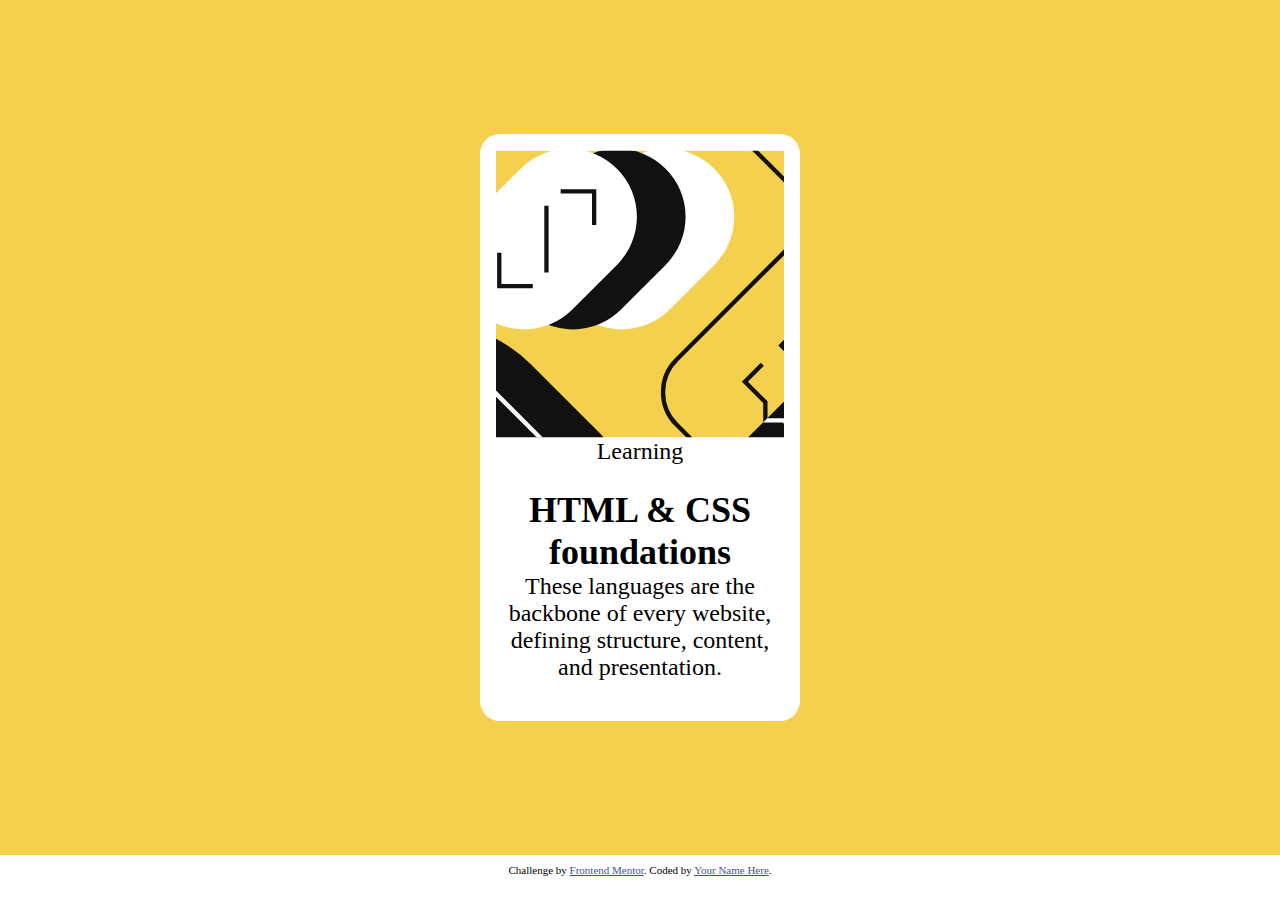
==== 1_blog-preview-card-main/index.html @ 461b3ceb "wip" ====
<!DOCTYPE html>
<html lang="en">
<head>
  <meta charset="UTF-8">
  <meta name="viewport" content="width=device-width, initial-scale=1.0"> <!-- displays site properly based on user's device -->

  <link rel="icon" type="image/png" sizes="32x32" href="./assets/images/favicon-32x32.png">
  
  <title>Frontend Mentor | Blog preview card</title>

  <link rel="stylesheet" href="style.css">

  <link href="assets/fonts/static/Figtree-ExtraBold.ttf" rel="stylesheet">
  <link href="assets/fonts/static/Figtree-SemiBold.ttf" rel="stylesheet">
</head>
<body>

  

  <main class="single-card_container">
    <article class="card">
      <figure class="card_image">
        <img src="assets/images/illustration-article.svg" alt="Blog preview card image">
      </figure>
      <div class="card_content">
        <span class="card_tag">Learning</span>
        <h2 class="card_title">HTML & CSS foundations</h2>
        <p class="card_text">
          These languages are the backbone of every 
          website, defining structure, content, and presentation.
        </p>
      </div>
      
    </article>
  </main>
  
  <div class="attribution">
    Challenge by <a href="https://www.frontendmentor.io?ref=challenge" target="_blank">Frontend Mentor</a>. 
    Coded by <a href="#">Your Name Here</a>.
  </div>
</body>
</html>
---- 1_blog-preview-card-main/style.css ----
*{
    margin: 0;
    padding: 0;
}
:root{
    /* Color */
    --primary: #F4D04E;
    --gray-950: #111111;
    --gray-500: #6B6B6B;
    --white: #FFFFFF;

    --spacing-1: 16px;
    --spacing-2: 24px;
    --spacing-3: 40px;
}

body{
    font-size: 14px;
}

.text-1{
    font-size: clamp(1rem, 2.5vw, 2rem);
    font-family: "Figtree", sans-serif;
}

img{
    width: 100%;
    height: 100%;
    object-fit: cover;
}



/* Layout */


.single-card_container {
    display: flex;
    justify-content: center;
    align-items: center;
    height: 95vh;
    width: 100%;
    background-color: var(--primary);
    font-size: x-large;
    position: relative;

}

.card{
    border-radius: 20px;
    padding: var(--spacing-1);
    padding-bottom: var(--spacing-3);
    background-color: var(--white);
    text-align: center;
    width: min-content;
    height: min-content;
}

.card_image{
    border-radius: 10px;
    height: 288px;
    width: 288px;
    background-image: url('./images/image-qr-code.png');
    background-size: contain;
}

.card_details{
    margin-left: var(--spacing-1);
    margin-right: var(--spacing-1);
}
.card_title{
    margin-top: var(--spacing-2);
}

.card_desc{
    margin-top: var(--spacing-1);
}

.bkg-pink {
background-color: pink;
}

.absolute-top-left{
    position: absolute;
    top: 0;
    left: 0;
}

.attribution { margin-top: 1vh;font-size: 11px; text-align: center; height: 5vh;}
.attribution a { color: hsl(228, 45%, 44%); }
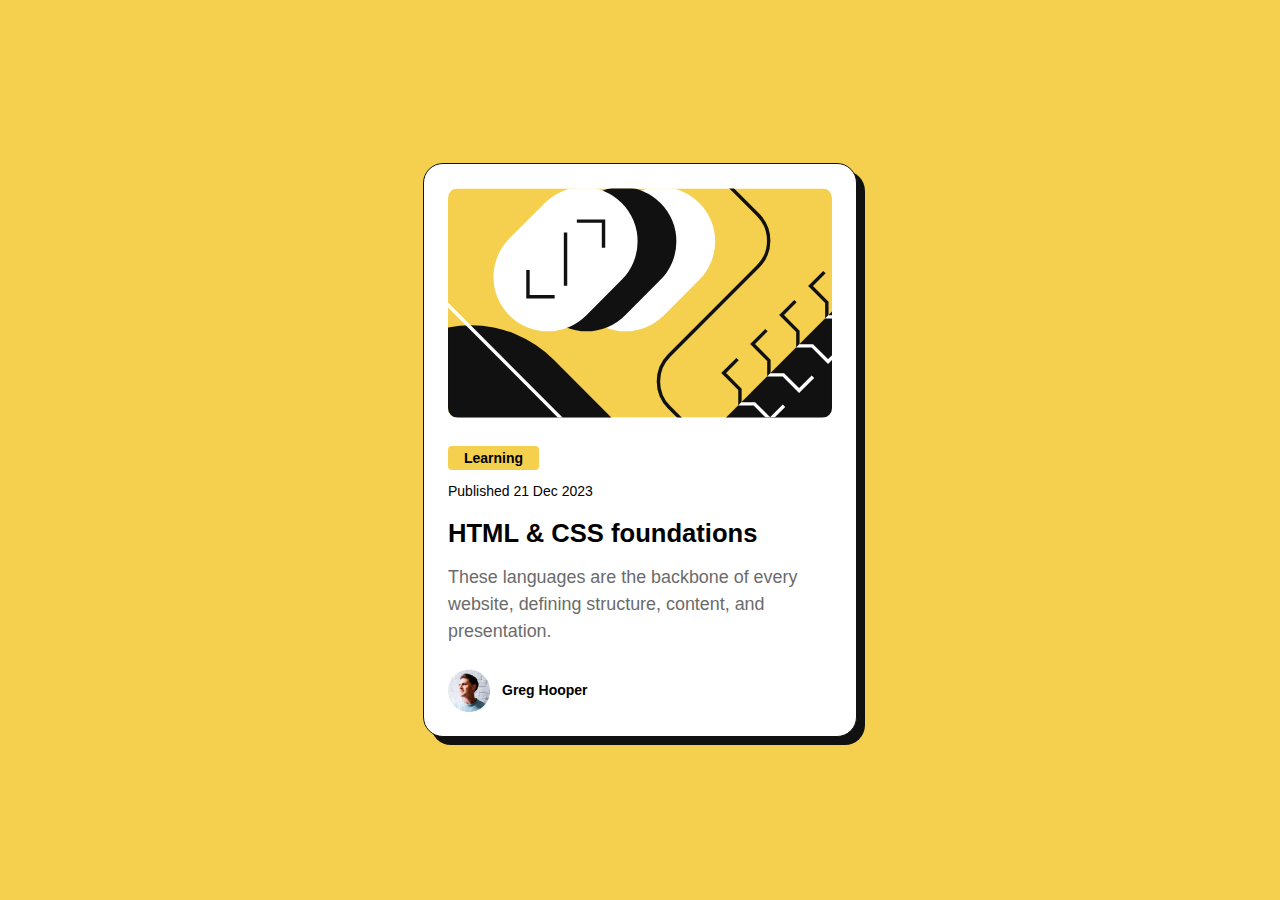
==== commit 579fd1e0: "wip" ====
--- a/1_blog-preview-card-main/index.html
+++ b/1_blog-preview-card-main/index.html
@@ -23,20 +23,20 @@
         <img src="assets/images/illustration-article.svg" alt="Blog preview card image">
       </figure>
       <div class="card_content">
-        <span class="card_tag">Learning</span>
-        <h2 class="card_title">HTML & CSS foundations</h2>
-        <p class="card_text">
+        <span class="card_tag preset-4">Learning</span>
+        <p class="card_date preset-3">Published 21 Dec 2023</p>
+        <p class="card_title preset-1">HTML & CSS foundations</p>
+        <p class="card_text preset-2">
           These languages are the backbone of every 
           website, defining structure, content, and presentation.
         </p>
+        <div class="card_author preset-4">
+          <img src="assets/images/image-avatar.webp" alt="Author avatar">
+          Greg Hooper</div>
       </div>
       
     </article>
   </main>
   
-  <div class="attribution">
-    Challenge by <a href="https://www.frontendmentor.io?ref=challenge" target="_blank">Frontend Mentor</a>. 
-    Coded by <a href="#">Your Name Here</a>.
-  </div>
 </body>
 </html>--- a/1_blog-preview-card-main/style.css
+++ b/1_blog-preview-card-main/style.css
@@ -1,6 +1,9 @@
 *{
     margin: 0;
     padding: 0;
+    font-size: 14px;
+    line-height: 150%;
+    letter-spacing: 0;
 }
 :root{
     /* Color */
@@ -9,18 +12,35 @@
     --gray-500: #6B6B6B;
     --white: #FFFFFF;
 
-    --spacing-1: 16px;
-    --spacing-2: 24px;
-    --spacing-3: 40px;
+    --spacing-1: 4px;
+    --spacing-2: 8px;
+    --spacing-3: 12px;
+    --spacing-4: 16px;
+    --spacing-5: 20px;
+    --spacing-6: 24px;
 }
 
-body{
-    font-size: 14px;
+.preset-1{
+    font-size: clamp(1.5rem, 2vw, 2rem);
+    font-family: "Figtree-ExtraBold", sans-serif;
+    font-weight: bolder;    
 }
 
-.text-1{
-    font-size: clamp(1rem, 2.5vw, 2rem);
-    font-family: "Figtree", sans-serif;
+.preset-2{
+    font-size: clamp(1rem, 1.4vw, 1.5rem);
+    font-family: "FigFigtree-SemiBold", sans-serif;
+    color: var(--gray-500);      
+}
+
+.preset-3{
+    font-size: 1rem;
+    font-family: "Figtree-SemiBold", sans-serif;
+}
+
+.preset-4{  
+    font-size: 1rem;
+    font-family: "Figtree-ExtraBold", sans-serif;
+    font-weight: bold;
 }
 
 img{
@@ -38,7 +58,7 @@
     display: flex;
     justify-content: center;
     align-items: center;
-    height: 95vh;
+    height: 100vh;
     width: 100%;
     background-color: var(--primary);
     font-size: x-large;
@@ -48,20 +68,36 @@
 
 .card{
     border-radius: 20px;
-    padding: var(--spacing-1);
-    padding-bottom: var(--spacing-3);
+    padding: var(--spacing-6);
     background-color: var(--white);
-    text-align: center;
-    width: min-content;
-    height: min-content;
+    text-align: left;
+    max-width: 384px;
+    min-width: 327px;
+    border-style: solid;
+    border-width: 1px;
+    border-color: var(--gray-950);
+    box-shadow: 8px 8px 0px 0px var(--gray-950);
+}
+
+.card_tag{
+    background-color: var(--primary);
+    padding: var(--spacing-1) var(--spacing-4);
+    margin-bottom: var(--spacing-3);
+    border-radius: 4px;
+}
+
+.card_date{
+    margin: var(--spacing-3) 0 ;
 }
 
 .card_image{
-    border-radius: 10px;
-    height: 288px;
-    width: 288px;
     background-image: url('./images/image-qr-code.png');
     background-size: contain;
+    padding-bottom: var(--spacing-6);
+}
+
+.card_image img{
+    border-radius: 10px;
 }
 
 .card_details{
@@ -69,11 +105,20 @@
     margin-right: var(--spacing-1);
 }
 .card_title{
-    margin-top: var(--spacing-2);
+    margin-bottom: var(--spacing-3);
 }
 
-.card_desc{
-    margin-top: var(--spacing-1);
+.card_text{
+    margin-bottom: var(--spacing-6);
+}
+
+.card_author{
+    display: flex;
+    align-items: center;
+}   
+.card_author img{
+    width: 3em;
+    padding-right: var(--spacing-3);
 }
 
 .bkg-pink {
